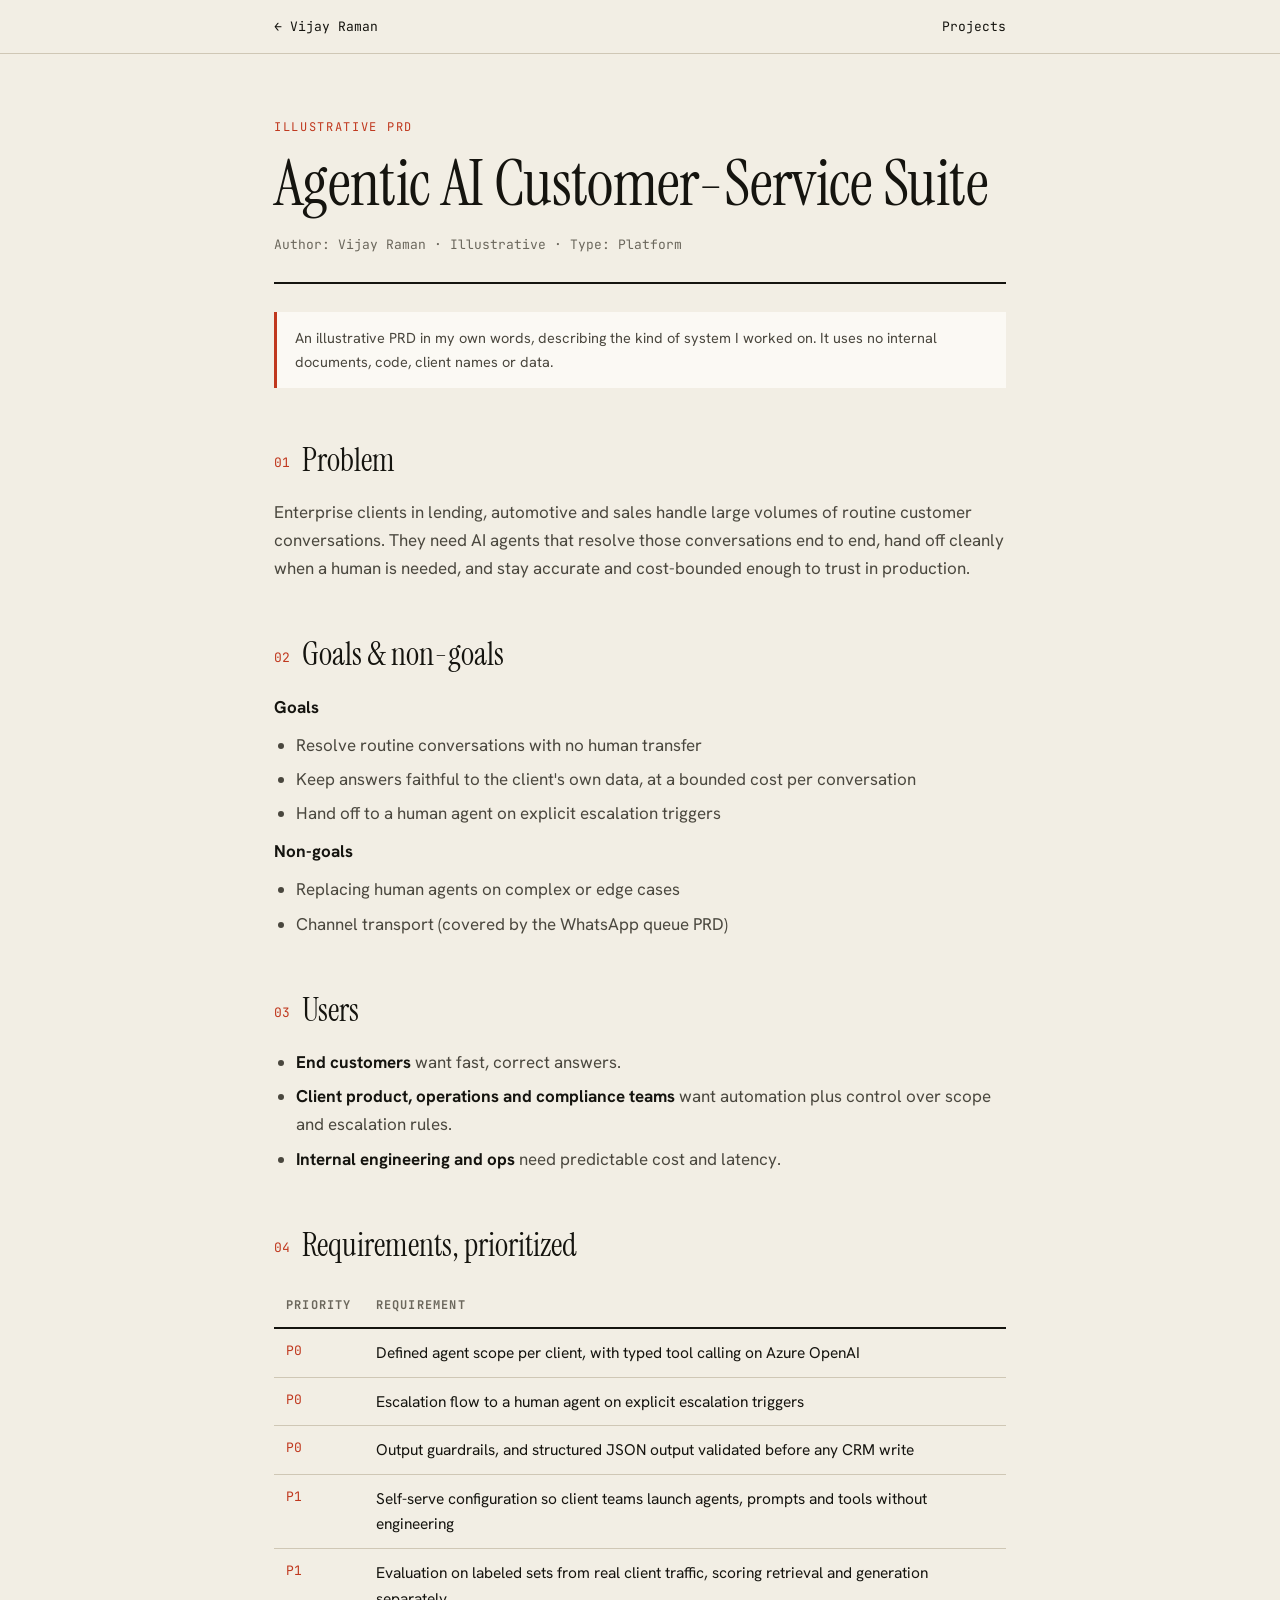
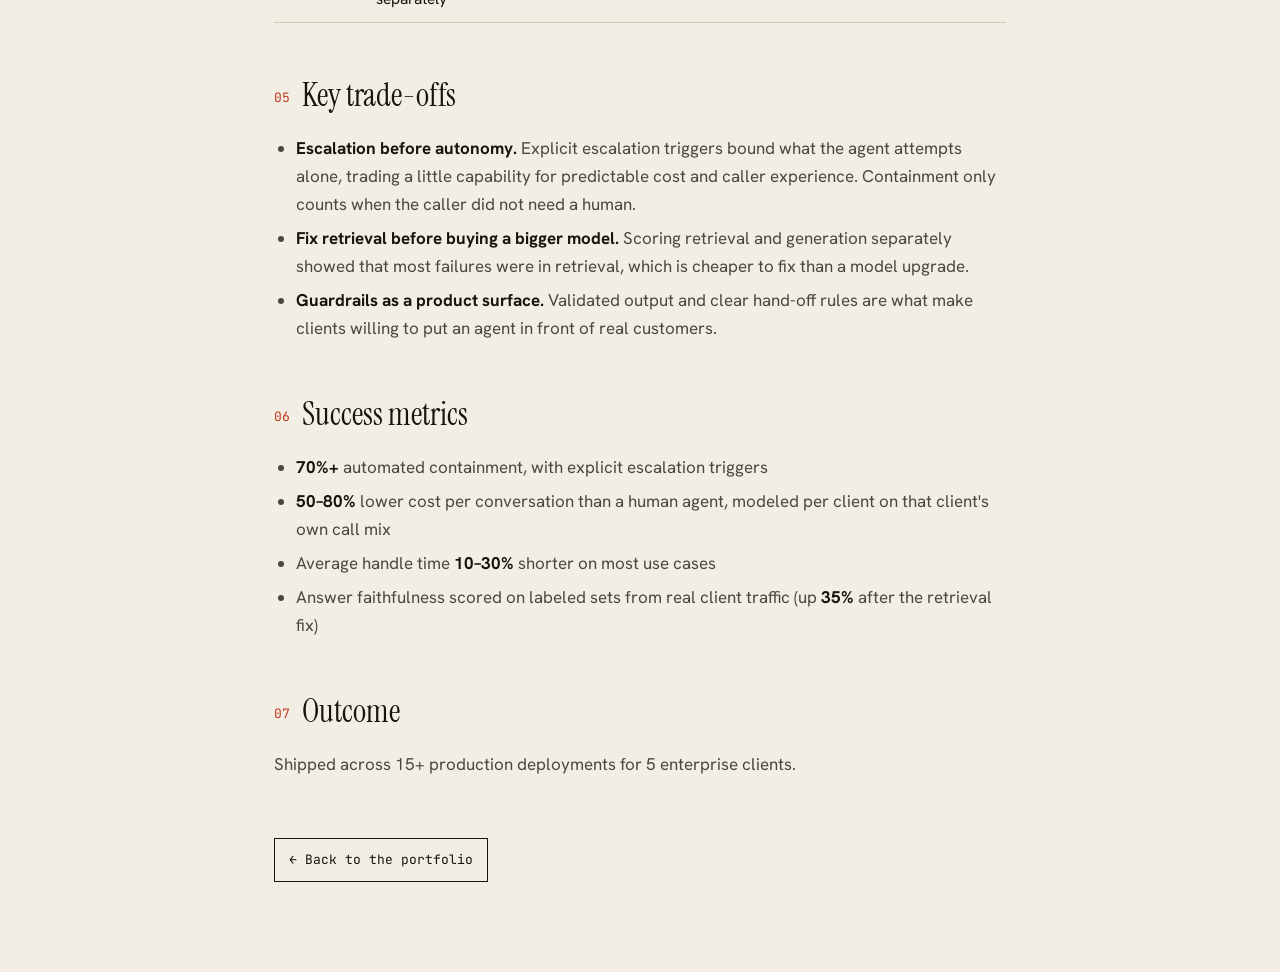
==== writing/agentic-cs-suite.html @ 3b4a763f "Add personal portfolio site Single-page portfolio (Product Engineer & Product Owner, voice and agent" ====
<!doctype html>
<html lang="en">
<head>
<meta charset="utf-8">
<meta name="viewport" content="width=device-width, initial-scale=1">
<title>Illustrative PRD: Agentic AI Customer-Service Suite · Vijay Raman</title>
<meta name="description" content="An illustrative PRD by Vijay Raman: an agentic AI customer-service suite with explicit escalation triggers, output guardrails and evaluation on real traffic.">
<meta name="color-scheme" content="light dark">
<link rel="canonical" href="https://vijayraman1998.github.io/writing/agentic-cs-suite.html">
<link rel="icon" href="data:image/svg+xml,%3Csvg xmlns='http://www.w3.org/2000/svg' viewBox='0 0 16 16'%3E%3Ccircle cx='8' cy='8' r='6' fill='%23E2462B'/%3E%3C/svg%3E">
<link rel="preconnect" href="https://fonts.googleapis.com">
<link rel="preconnect" href="https://fonts.gstatic.com" crossorigin>
<link href="https://fonts.googleapis.com/css2?family=Instrument+Serif&family=Hanken+Grotesk:wght@400;600&family=JetBrains+Mono:wght@400;600&display=swap" rel="stylesheet">
<link rel="stylesheet" href="doc.css">
</head>
<body>
<div class="top"><div class="in"><a href="../">← Vijay Raman</a><a href="../#work">Projects</a></div></div>
<article>
  <div class="kind">Illustrative PRD</div>
  <h1>Agentic AI Customer-Service Suite</h1>
  <div class="meta">Author: Vijay Raman · Illustrative · Type: Platform</div>
  <p class="note">An illustrative PRD in my own words, describing the kind of system I worked on. It uses no internal documents, code, client names or data.</p>

  <h2><span>01</span>Problem</h2>
  <p>Enterprise clients in lending, automotive and sales handle large volumes of routine customer conversations. They need AI agents that resolve those conversations end to end, hand off cleanly when a human is needed, and stay accurate and cost-bounded enough to trust in production.</p>

  <h2><span>02</span>Goals &amp; non-goals</h2>
  <p><strong>Goals</strong></p>
  <ul>
    <li>Resolve routine conversations with no human transfer</li>
    <li>Keep answers faithful to the client's own data, at a bounded cost per conversation</li>
    <li>Hand off to a human agent on explicit escalation triggers</li>
  </ul>
  <p><strong>Non-goals</strong></p>
  <ul>
    <li>Replacing human agents on complex or edge cases</li>
    <li>Channel transport (covered by the WhatsApp queue PRD)</li>
  </ul>

  <h2><span>03</span>Users</h2>
  <ul>
    <li><strong>End customers</strong> want fast, correct answers.</li>
    <li><strong>Client product, operations and compliance teams</strong> want automation plus control over scope and escalation rules.</li>
    <li><strong>Internal engineering and ops</strong> need predictable cost and latency.</li>
  </ul>

  <h2><span>04</span>Requirements, prioritized</h2>
  <table>
    <thead><tr><th>Priority</th><th>Requirement</th></tr></thead>
    <tbody>
      <tr><td>P0</td><td>Defined agent scope per client, with typed tool calling on Azure OpenAI</td></tr>
      <tr><td>P0</td><td>Escalation flow to a human agent on explicit escalation triggers</td></tr>
      <tr><td>P0</td><td>Output guardrails, and structured JSON output validated before any CRM write</td></tr>
      <tr><td>P1</td><td>Self-serve configuration so client teams launch agents, prompts and tools without engineering</td></tr>
      <tr><td>P1</td><td>Evaluation on labeled sets from real client traffic, scoring retrieval and generation separately</td></tr>
    </tbody>
  </table>

  <h2><span>05</span>Key trade-offs</h2>
  <ul>
    <li><strong>Escalation before autonomy.</strong> Explicit escalation triggers bound what the agent attempts alone, trading a little capability for predictable cost and caller experience. Containment only counts when the caller did not need a human.</li>
    <li><strong>Fix retrieval before buying a bigger model.</strong> Scoring retrieval and generation separately showed that most failures were in retrieval, which is cheaper to fix than a model upgrade.</li>
    <li><strong>Guardrails as a product surface.</strong> Validated output and clear hand-off rules are what make clients willing to put an agent in front of real customers.</li>
  </ul>

  <h2><span>06</span>Success metrics</h2>
  <ul>
    <li><strong>70%+</strong> automated containment, with explicit escalation triggers</li>
    <li><strong>50–80%</strong> lower cost per conversation than a human agent, modeled per client on that client's own call mix</li>
    <li>Average handle time <strong>10–30%</strong> shorter on most use cases</li>
    <li>Answer faithfulness scored on labeled sets from real client traffic (up <strong>35%</strong> after the retrieval fix)</li>
  </ul>

  <h2><span>07</span>Outcome</h2>
  <p>Shipped across 15+ production deployments for 5 enterprise clients.</p>

  <a class="back" href="../#work">← Back to the portfolio</a>
</article>
</body>
</html>
---- writing/doc.css ----
:root{
  --paper:#F2EEE4; --ink:#15140F; --ink-2:#4A473E; --ink-3:#6B675C;
  --rule:#CFC7B5; --signal:#C0381E; --signal-soft:#F6D9CF; --card:#FBF9F4;
  --serif:"Instrument Serif", Georgia, serif;
  --sans:"Hanken Grotesk", system-ui, sans-serif;
  --mono:"JetBrains Mono", ui-monospace, monospace;
}
@media (prefers-color-scheme: dark){
  :root{ --paper:#12110E; --ink:#EEE9DD; --ink-2:#BDB7A8; --ink-3:#8A8577; --rule:#34312A; --signal:#FF6A4D; --signal-soft:#3A1E17; --card:#191814; }
}
*{box-sizing:border-box;margin:0;padding:0}
body{background:var(--paper);color:var(--ink);font-family:var(--sans);font-size:17px;line-height:1.65;-webkit-font-smoothing:antialiased}
a{color:inherit}
a:focus-visible{outline:2px solid var(--signal);outline-offset:3px}
h1,h2{text-wrap:balance}
.top{border-bottom:1px solid var(--rule)}
.top .in{max-width:780px;margin:0 auto;padding:16px 24px;display:flex;justify-content:space-between;font-family:var(--mono);font-size:13px}
.top a{text-decoration:none}.top a:hover{color:var(--signal)}
article{max-width:780px;margin:0 auto;padding:64px 24px 90px}
.kind{font-family:var(--mono);font-size:12px;letter-spacing:.14em;text-transform:uppercase;color:var(--signal)}
h1{font-family:var(--serif);font-weight:400;font-size:clamp(40px,7vw,64px);line-height:1;margin:14px 0 18px;letter-spacing:-.01em}
.meta{font-family:var(--mono);font-size:13px;color:var(--ink-3);padding-bottom:26px;border-bottom:2px solid var(--ink)}
.note{background:var(--card);border-left:3px solid var(--signal);padding:14px 18px;font-size:14.5px;color:var(--ink-2);margin:28px 0 8px}
h2{font-family:var(--serif);font-weight:400;font-size:32px;margin:46px 0 12px}
h2 span{font-family:var(--mono);font-size:13px;color:var(--signal);margin-right:12px;vertical-align:middle}
p{margin:10px 0;color:var(--ink-2)}
ul{margin:10px 0 10px 22px;color:var(--ink-2)}
li{margin:6px 0}
strong{color:var(--ink)}
table{width:100%;border-collapse:collapse;margin:14px 0;font-size:15.5px}
th,td{text-align:left;padding:11px 12px;border-bottom:1px solid var(--rule);vertical-align:top}
th{font-family:var(--mono);font-size:12px;letter-spacing:.1em;text-transform:uppercase;color:var(--ink-3);border-bottom:2px solid var(--ink)}
td:first-child{font-family:var(--mono);font-size:13px;color:var(--signal);white-space:nowrap;width:70px}
.back{display:inline-block;margin-top:50px;font-family:var(--mono);font-size:13px;text-decoration:none;border:1px solid var(--ink);padding:10px 14px}
.back:hover{border-color:var(--signal);color:var(--signal)}
@media (max-width:520px){article{padding:44px 16px 70px}.top .in{padding:14px 16px}}
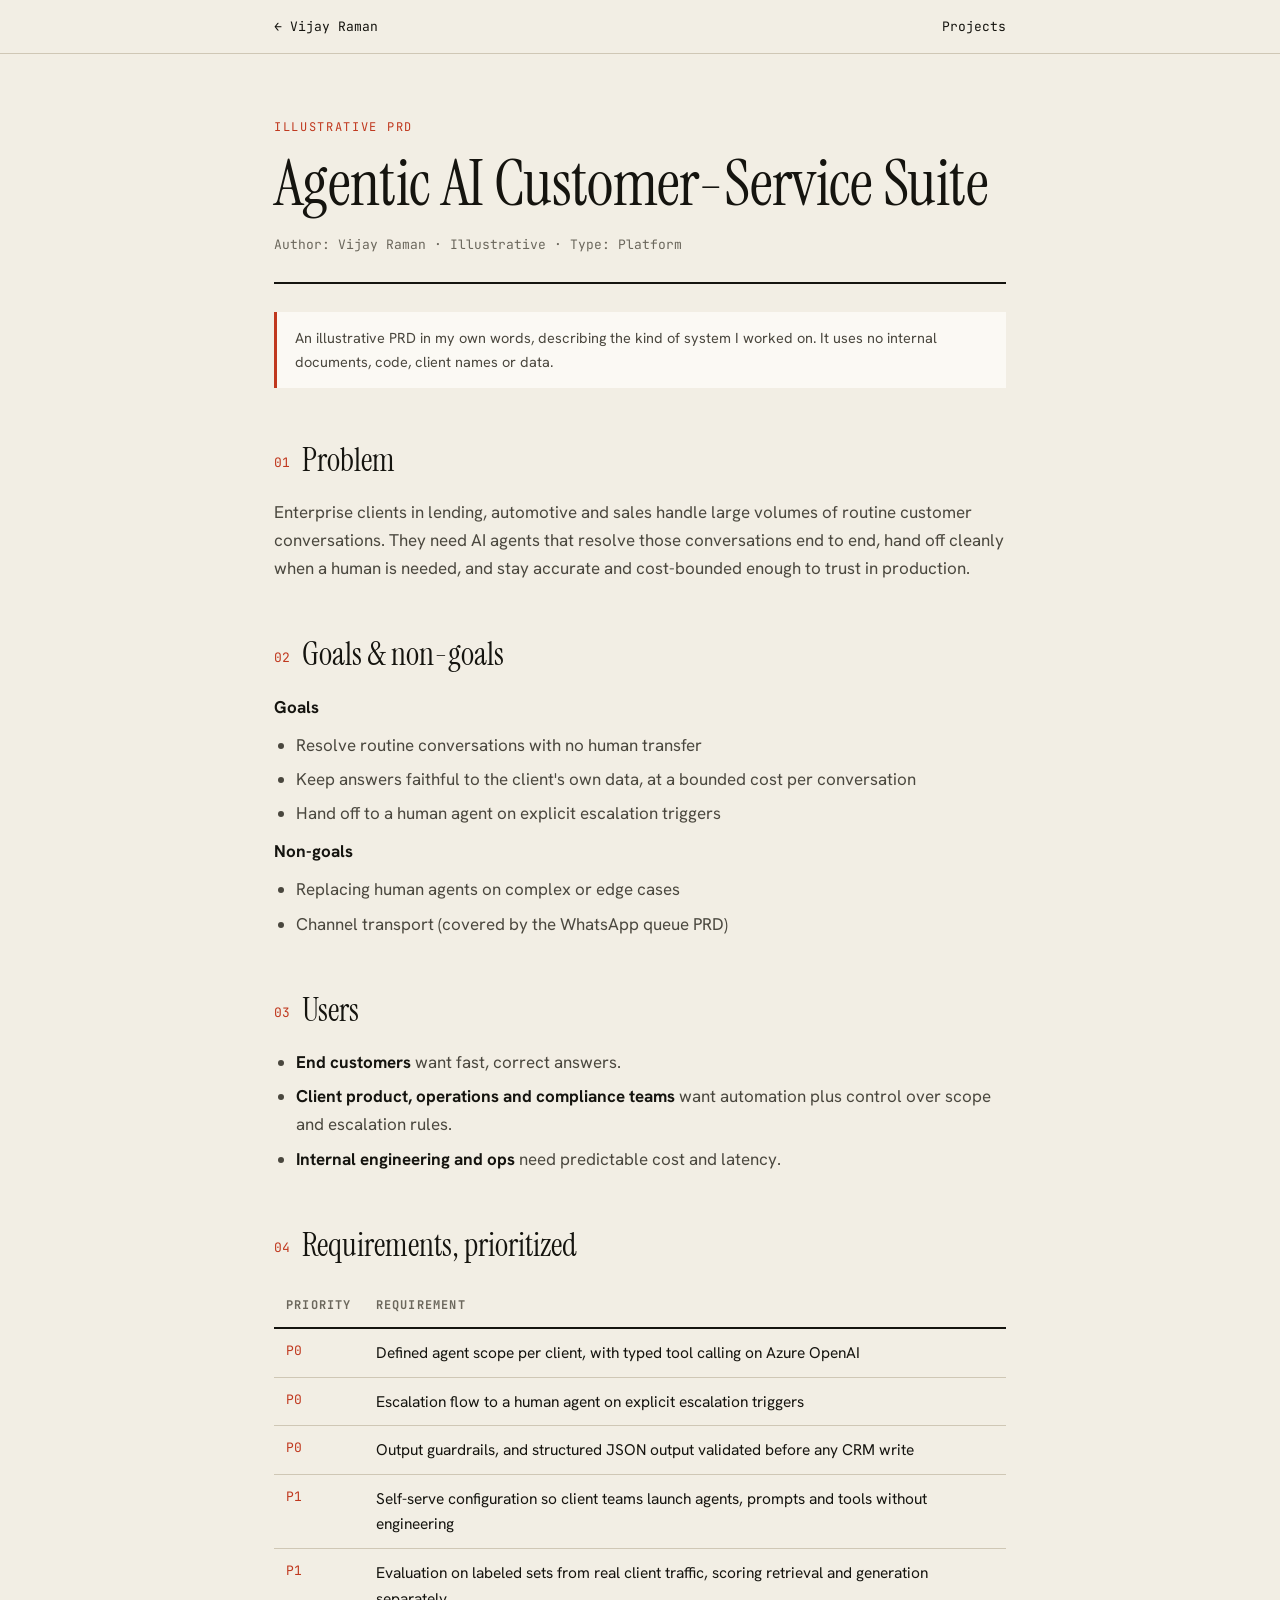
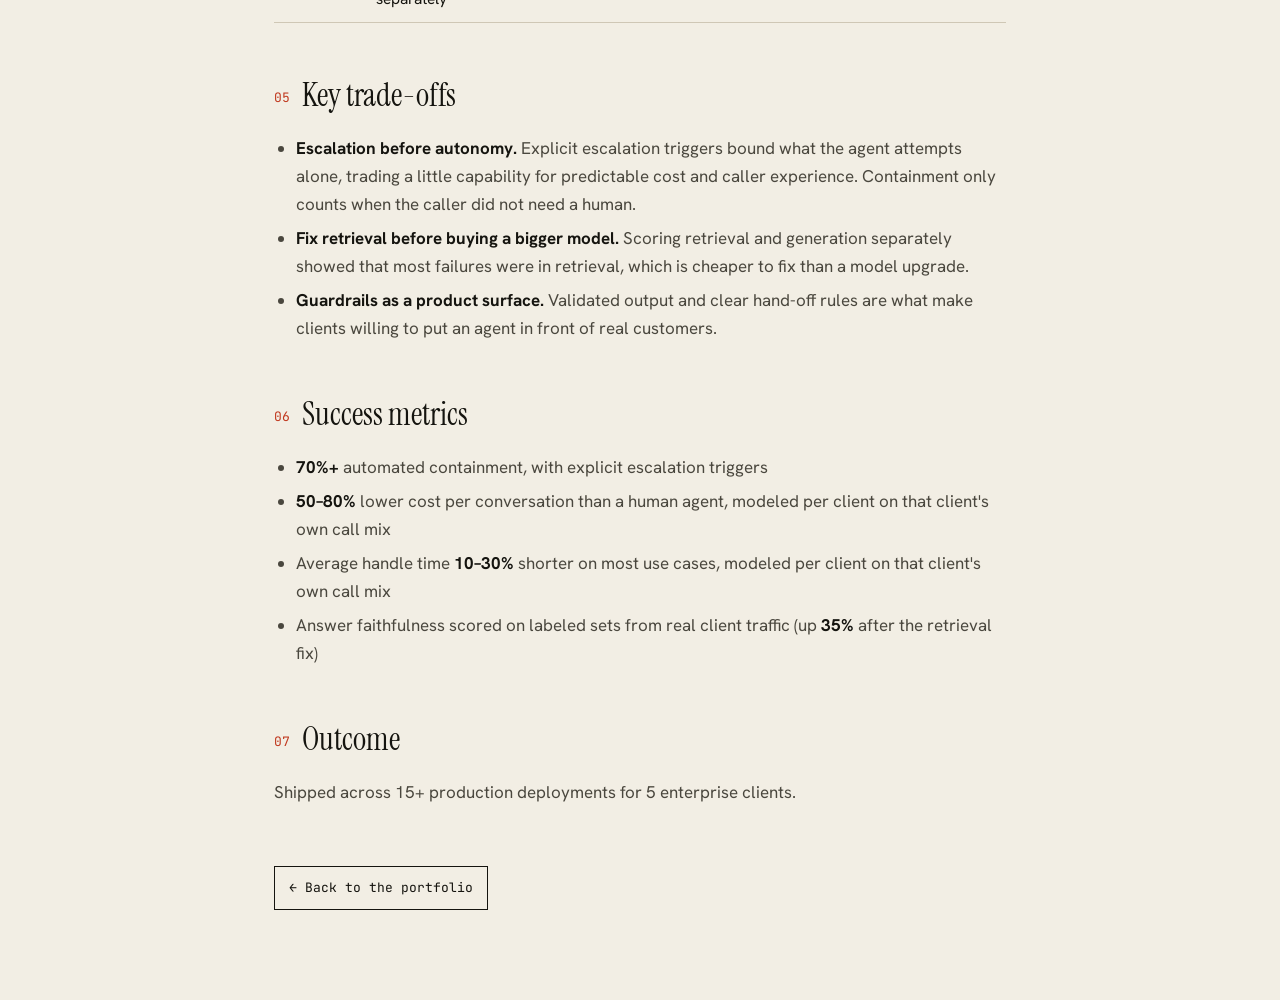
==== commit 353dd118: "Round 1 audit fixes: lead metric, role detail, NDA wording, a11y and validator fixes Co-Authored-By:" ====
--- a/writing/agentic-cs-suite.html
+++ b/writing/agentic-cs-suite.html
@@ -7,7 +7,7 @@
 <meta name="description" content="An illustrative PRD by Vijay Raman: an agentic AI customer-service suite with explicit escalation triggers, output guardrails and evaluation on real traffic.">
 <meta name="color-scheme" content="light dark">
 <link rel="canonical" href="https://vijayraman1998.github.io/writing/agentic-cs-suite.html">
-<link rel="icon" href="data:image/svg+xml,%3Csvg xmlns='http://www.w3.org/2000/svg' viewBox='0 0 16 16'%3E%3Ccircle cx='8' cy='8' r='6' fill='%23E2462B'/%3E%3C/svg%3E">
+<link rel="icon" href="data:image/svg+xml,%3Csvg%20xmlns='http://www.w3.org/2000/svg'%20viewBox='0%200%2016%2016'%3E%3Ccircle%20cx='8'%20cy='8'%20r='6'%20fill='%23E2462B'/%3E%3C/svg%3E">
 <link rel="preconnect" href="https://fonts.googleapis.com">
 <link rel="preconnect" href="https://fonts.gstatic.com" crossorigin>
 <link href="https://fonts.googleapis.com/css2?family=Instrument+Serif&family=Hanken+Grotesk:wght@400;600&family=JetBrains+Mono:wght@400;600&display=swap" rel="stylesheet">
@@ -67,7 +67,7 @@
   <ul>
     <li><strong>70%+</strong> automated containment, with explicit escalation triggers</li>
     <li><strong>50–80%</strong> lower cost per conversation than a human agent, modeled per client on that client's own call mix</li>
-    <li>Average handle time <strong>10–30%</strong> shorter on most use cases</li>
+    <li>Average handle time <strong>10–30%</strong> shorter on most use cases, modeled per client on that client's own call mix</li>
     <li>Answer faithfulness scored on labeled sets from real client traffic (up <strong>35%</strong> after the retrieval fix)</li>
   </ul>
 
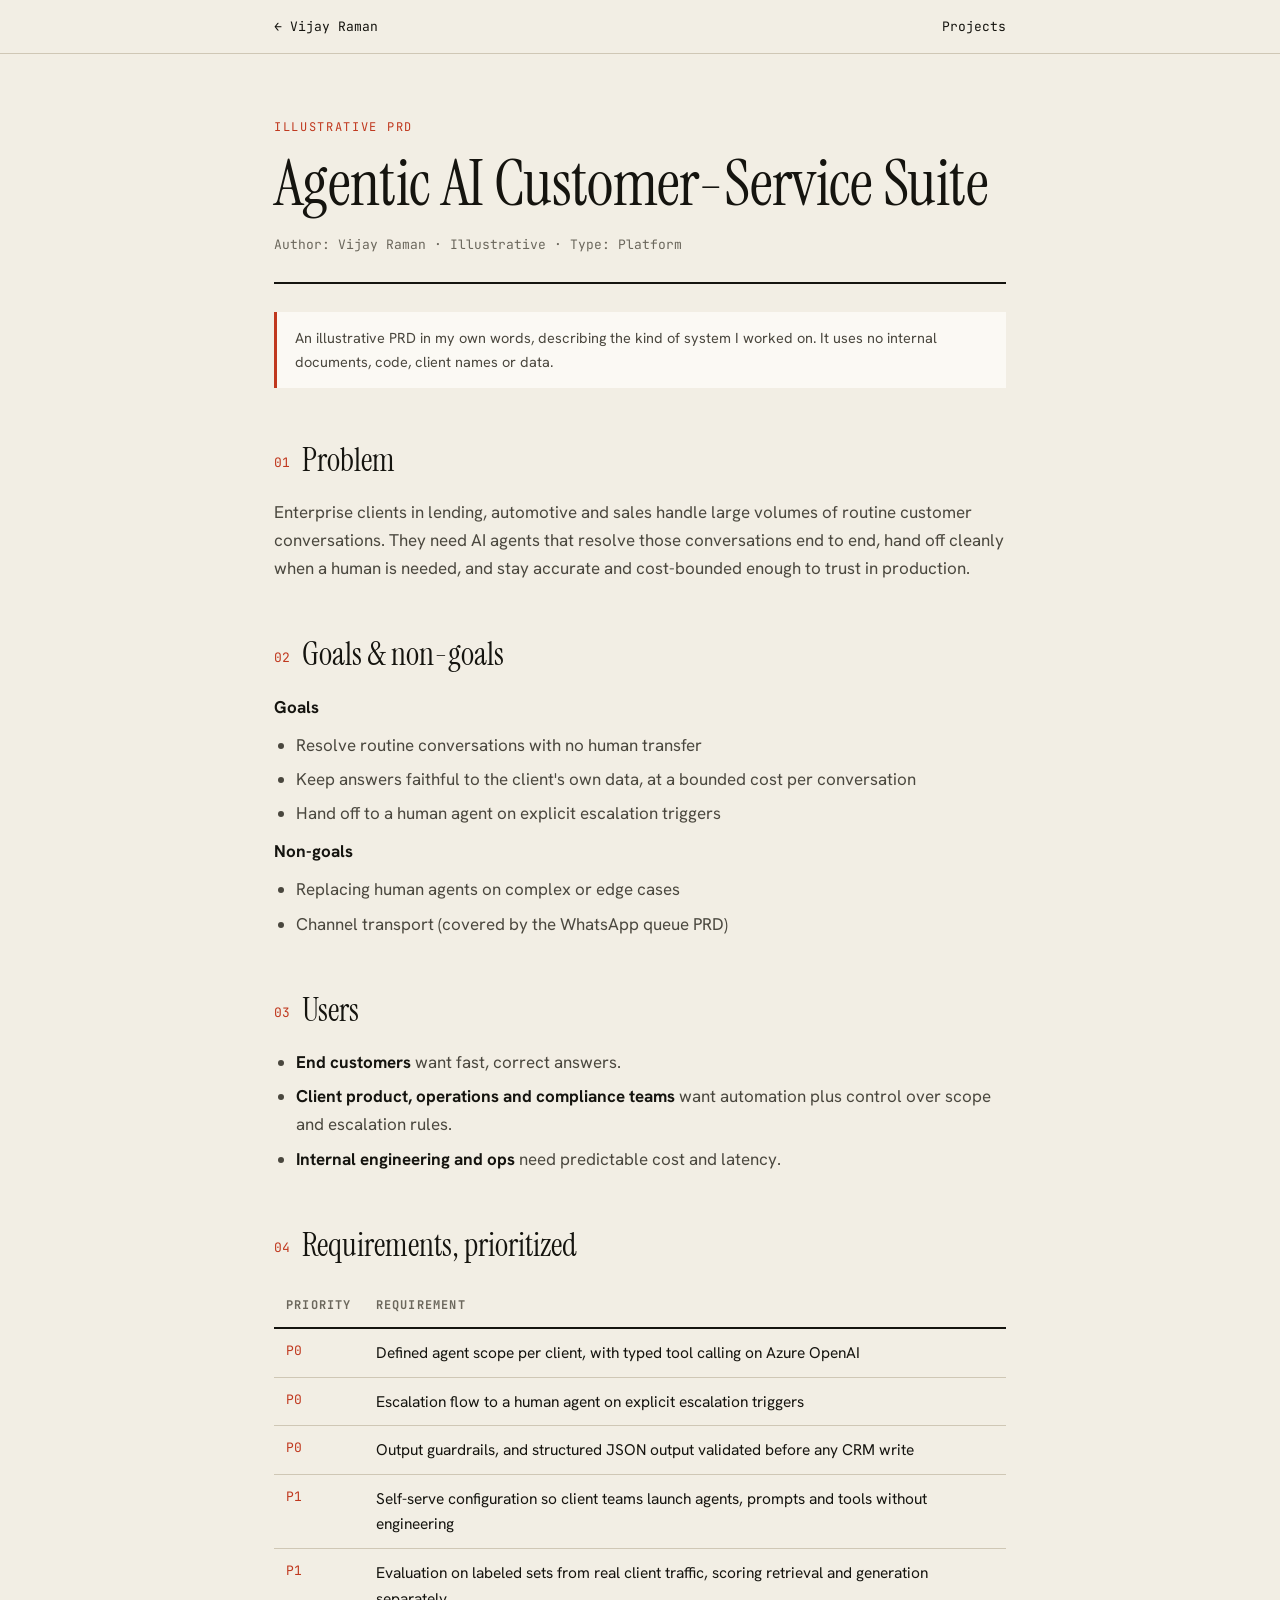
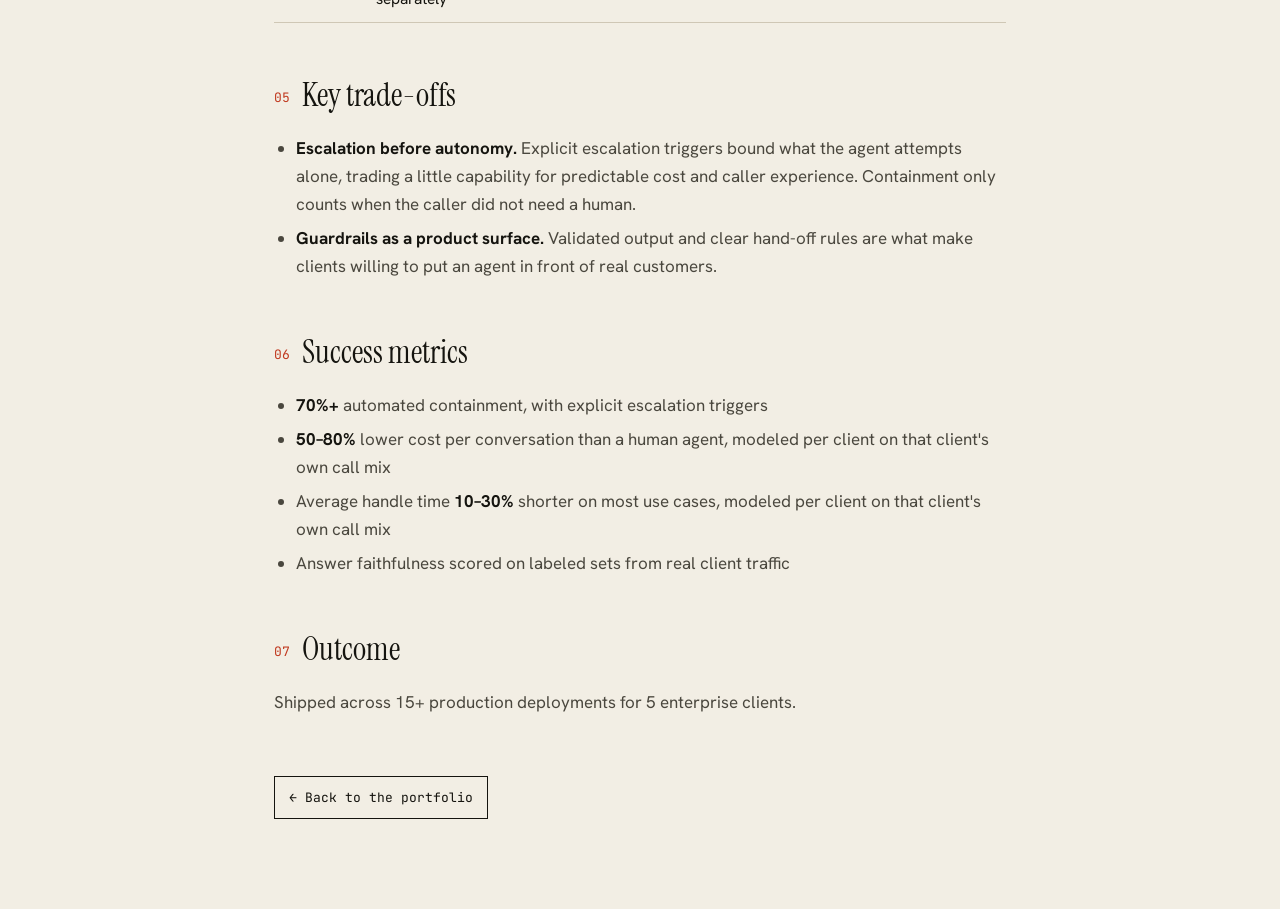
==== commit c4164bab: "Remove retrieval/faithfulness case study and +35% claim Drop the evaluation case card from Case stud" ====
--- a/writing/agentic-cs-suite.html
+++ b/writing/agentic-cs-suite.html
@@ -7,10 +7,21 @@
 <meta name="description" content="An illustrative PRD by Vijay Raman: an agentic AI customer-service suite with explicit escalation triggers, output guardrails and evaluation on real traffic.">
 <meta name="color-scheme" content="light dark">
 <link rel="canonical" href="https://vijayraman1998.github.io/writing/agentic-cs-suite.html">
+<meta property="og:title" content="Illustrative PRD: Agentic AI Customer-Service Suite · Vijay Raman">
+<meta property="og:description" content="An illustrative PRD by Vijay Raman: an agentic AI customer-service suite with explicit escalation triggers, output guardrails and evaluation on real traffic.">
+<meta property="og:type" content="article">
+<meta property="og:url" content="https://vijayraman1998.github.io/writing/agentic-cs-suite.html">
+<meta property="og:image" content="https://vijayraman1998.github.io/og.png">
+<meta property="og:image:width" content="1200">
+<meta property="og:image:height" content="630">
+<meta name="twitter:card" content="summary_large_image">
+<meta name="twitter:image" content="https://vijayraman1998.github.io/og.png">
 <link rel="icon" href="data:image/svg+xml,%3Csvg%20xmlns='http://www.w3.org/2000/svg'%20viewBox='0%200%2016%2016'%3E%3Ccircle%20cx='8'%20cy='8'%20r='6'%20fill='%23E2462B'/%3E%3C/svg%3E">
 <link rel="preconnect" href="https://fonts.googleapis.com">
 <link rel="preconnect" href="https://fonts.gstatic.com" crossorigin>
-<link href="https://fonts.googleapis.com/css2?family=Instrument+Serif&family=Hanken+Grotesk:wght@400;600&family=JetBrains+Mono:wght@400;600&display=swap" rel="stylesheet">
+<link rel="preload" as="style" href="https://fonts.googleapis.com/css2?family=Instrument+Serif&family=Hanken+Grotesk:wght@400;600&family=JetBrains+Mono:wght@400;600&display=swap">
+<link href="https://fonts.googleapis.com/css2?family=Instrument+Serif&family=Hanken+Grotesk:wght@400;600&family=JetBrains+Mono:wght@400;600&display=swap" rel="stylesheet" media="print" onload="this.media='all'">
+<noscript><link href="https://fonts.googleapis.com/css2?family=Instrument+Serif&family=Hanken+Grotesk:wght@400;600&family=JetBrains+Mono:wght@400;600&display=swap" rel="stylesheet"></noscript>
 <link rel="stylesheet" href="doc.css">
 </head>
 <body>
@@ -59,7 +70,6 @@
   <h2><span>05</span>Key trade-offs</h2>
   <ul>
     <li><strong>Escalation before autonomy.</strong> Explicit escalation triggers bound what the agent attempts alone, trading a little capability for predictable cost and caller experience. Containment only counts when the caller did not need a human.</li>
-    <li><strong>Fix retrieval before buying a bigger model.</strong> Scoring retrieval and generation separately showed that most failures were in retrieval, which is cheaper to fix than a model upgrade.</li>
     <li><strong>Guardrails as a product surface.</strong> Validated output and clear hand-off rules are what make clients willing to put an agent in front of real customers.</li>
   </ul>
 
@@ -68,7 +78,7 @@
     <li><strong>70%+</strong> automated containment, with explicit escalation triggers</li>
     <li><strong>50–80%</strong> lower cost per conversation than a human agent, modeled per client on that client's own call mix</li>
     <li>Average handle time <strong>10–30%</strong> shorter on most use cases, modeled per client on that client's own call mix</li>
-    <li>Answer faithfulness scored on labeled sets from real client traffic (up <strong>35%</strong> after the retrieval fix)</li>
+    <li>Answer faithfulness scored on labeled sets from real client traffic</li>
   </ul>
 
   <h2><span>07</span>Outcome</h2>
